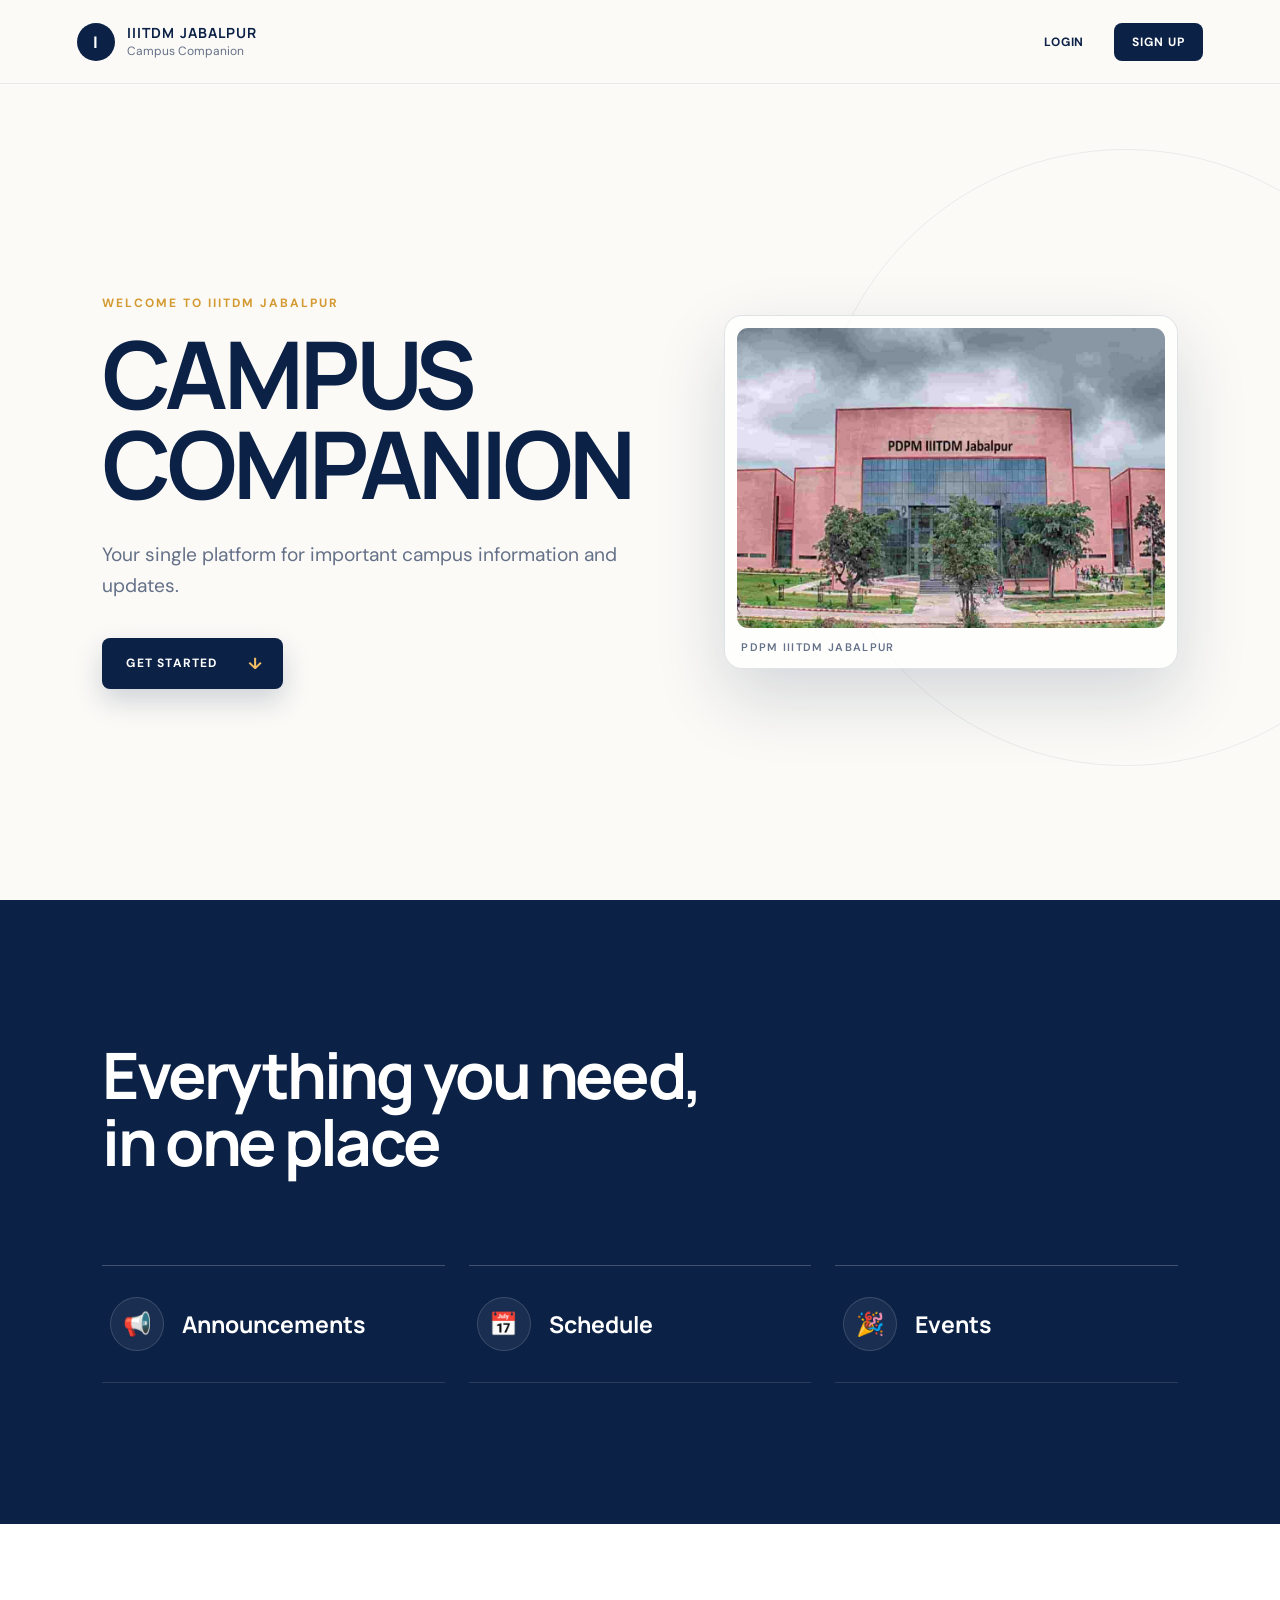
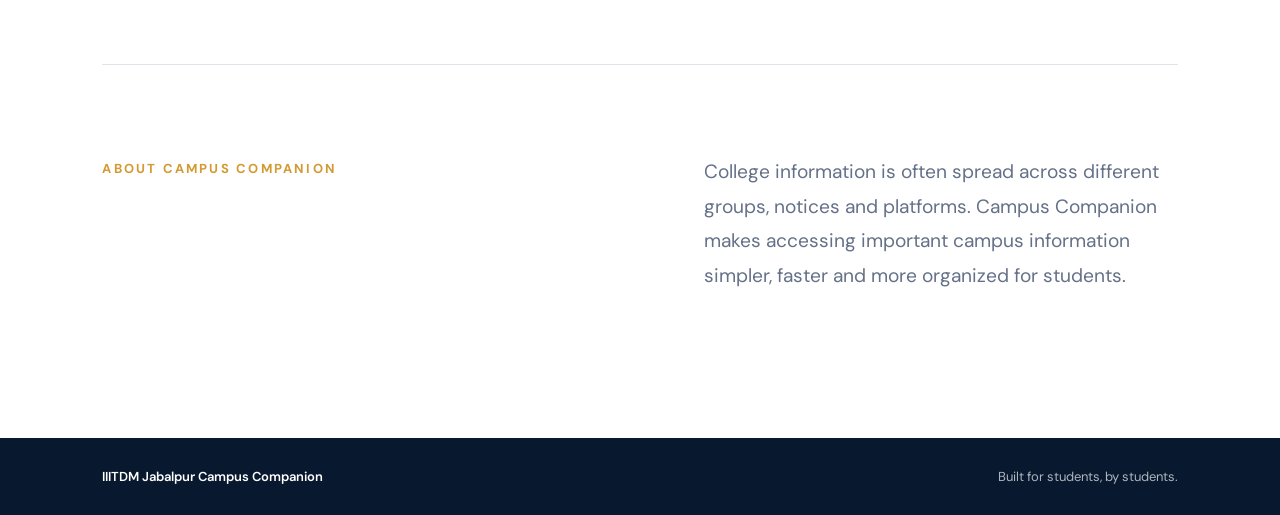
==== index.html @ 94973002 "Till login Page" ====
<!doctype html>
<html lang="en">
  <head>
    <meta charset="UTF-8" />
    <meta name="viewport" content="width=device-width, initial-scale=1.0" />
    <meta name="theme-color" content="#0b2146" />
    <meta
      name="description"
      content="IIITDM Jabalpur Campus Companion — important campus information and updates in one place."
    />
    <link rel="preconnect" href="https://fonts.googleapis.com" />
    <link rel="preconnect" href="https://fonts.gstatic.com" crossorigin />
    <link
      href="https://fonts.googleapis.com/css2?family=DM+Sans:wght@400;500;600;700&family=Manrope:wght@600;700;800&display=swap"
      rel="stylesheet"
    />
    <link rel="stylesheet" href="css/style.css" />
    <title>IIITDM Jabalpur Campus Companion</title>
  </head>
  <body>
    <!-- Navigation -->
    <header class="navbar">
      <a class="brand" href="#top" aria-label="Campus Companion home">
        <span class="brand-mark" aria-hidden="true">I</span>
        <span class="brand-copy">
          <strong>IIITDM JABALPUR</strong>
          <span>Campus Companion</span>
        </span>
      </a>

      <nav class="nav-actions" aria-label="Account actions">
        <a class="nav-login" href="login.html">Login</a>
        <a class="nav-signup" href="signup.html">Sign up</a>
      </nav>
    </header>

    <main>
      <!-- Hero -->
      <section class="hero" id="top">
        <div class="hero-content fade-in">
          <h1 class="eyebrow">Welcome to IIITDM Jabalpur</h1>
          <h2 class="hero-title">Campus Companion</h2>
          <p class="hero-description">
            Your single platform for important campus information and updates.
          </p>
          <button class="primary-button" id="getStartedButton" type="button">
            Get started <span aria-hidden="true">↓</span>
          </button>
        </div>

        <figure class="campus-photo-wrap fade-in">
          <img
            class="campus-photo"
            src="assets/iiitdm-campus.png"
            alt="PDPM IIITDM Jabalpur campus building"
          />
          <figcaption>PDPM IIITDM Jabalpur</figcaption>
        </figure>
      </section>

      <!-- Features: exactly three campus essentials -->
      <section class="features section-shell" id="features">
        <div class="section-heading">
          <h2>Everything you need,<br />in one place</h2>
        </div>

        <div class="feature-list">
          <div class="feature-item">
            <span class="feature-icon" aria-hidden="true">📢</span>
            <h3>Announcements</h3>
          </div>
          <div class="feature-item">
            <span class="feature-icon" aria-hidden="true">📅</span>
            <h3>Schedule</h3>
          </div>
          <div class="feature-item">
            <span class="feature-icon" aria-hidden="true">🎉</span>
            <h3>Events</h3>
          </div>
        </div>
      </section>

      <!-- About -->
      <section class="about section-shell" id="about">
        <div class="about-rule" aria-hidden="true"></div>
        <div class="about-content">
          <h2 class="section-label">About Campus Companion</h2>
        </div>
        <p class="about-copy">
          College information is often spread across different groups, notices and platforms.
          Campus Companion makes accessing important campus information simpler, faster and
          more organized for students.
        </p>
      </section>
    </main>

    <!-- Footer -->
    <footer class="footer">
      <p>IIITDM Jabalpur Campus Companion</p>
      <span>Built for students, by students.</span>
    </footer>

    <script src="js/main.js" defer></script>
  </body>
</html>
---- css/style.css ----
:root {
  font-family: 'DM Sans', Arial, sans-serif;
  color: #0b2146;
  background: #fbfaf7;
  font-synthesis: none;
  text-rendering: optimizeLegibility;
  --navy: #0b2146;
  --navy-soft: #173763;
  --cream: #fbfaf7;
  --white: #ffffff;
  --accent: #d49a32;
  --muted: #657188;
  --line: #dfe4eb;
}

* {
  box-sizing: border-box;
}

html {
  scroll-behavior: smooth;
  scroll-padding-top: 88px;
}

body {
  margin: 0;
  min-width: 320px;
  min-height: 100vh;
  overflow-x: hidden;
  background: var(--cream);
}

button,
a {
  font: inherit;
}

button {
  cursor: pointer;
}

.navbar {
  position: sticky;
  top: 0;
  z-index: 20;
  display: flex;
  align-items: center;
  justify-content: space-between;
  min-height: 84px;
  padding: 14px clamp(24px, 6vw, 92px);
  background: rgba(251, 250, 247, 0.93);
  border-bottom: 1px solid rgba(11, 33, 70, 0.08);
  backdrop-filter: blur(14px);
}

.brand {
  display: inline-flex;
  align-items: center;
  gap: 12px;
  color: var(--navy);
  text-decoration: none;
}

.brand-mark {
  display: grid;
  width: 38px;
  height: 38px;
  place-items: center;
  border-radius: 50%;
  color: var(--white);
  background: var(--navy);
  font-family: 'Manrope', sans-serif;
  font-size: 16px;
  font-weight: 800;
}

.brand-copy {
  display: flex;
  flex-direction: column;
  line-height: 1.15;
}

.brand-copy strong {
  font-family: 'Manrope', sans-serif;
  font-size: 14px;
  letter-spacing: 0.08em;
}

.brand-copy span {
  margin-top: 4px;
  color: var(--muted);
  font-size: 12px;
}

.nav-actions {
  display: flex;
  align-items: center;
  gap: 12px;
}

.nav-actions a {
  display: inline-block;
  border-radius: 8px;
  padding: 10px 17px;
  border: 1px solid transparent;
  text-decoration: none;
  text-transform: uppercase;
  letter-spacing: 0.08em;
  font-size: 12px;
  font-weight: 700;
  transition: background-color 180ms ease, color 180ms ease, transform 180ms ease;
}

.nav-login {
  color: var(--navy);
  background: transparent;
}

.nav-login:hover {
  background: #eef1f5;
}

.nav-signup {
  color: var(--white);
  background: var(--navy);
}

.nav-signup:hover,
.primary-button:hover {
  transform: translateY(-2px);
  background: var(--navy-soft);
}

.hero {
  position: relative;
  display: grid;
  grid-template-columns: minmax(0, 1.08fr) minmax(360px, 0.92fr);
  align-items: center;
  gap: clamp(48px, 7vw, 110px);
  min-height: calc(100vh - 84px);
  padding: clamp(72px, 10vw, 140px) clamp(24px, 8vw, 124px);
  overflow: hidden;
}

.hero::before {
  position: absolute;
  top: 8%;
  right: -12%;
  width: 48vw;
  height: 48vw;
  border: 1px solid rgba(11, 33, 70, 0.07);
  border-radius: 50%;
  content: '';
}

.hero-content {
  position: relative;
  z-index: 2;
  max-width: 730px;
}

.eyebrow,
.section-label {
  margin: 0 0 18px;
  color: var(--accent);
  font-size: 12px;
  font-weight: 700;
  letter-spacing: 0.17em;
  text-transform: uppercase;
}

.hero-title,
.section-heading h2,
.about h2 {
  margin: 0;
  font-family: 'Manrope', sans-serif;
  letter-spacing: -0.045em;
}

.hero-title {
  max-width: 690px;
  color: var(--navy);
  font-size: clamp(56px, 7.3vw, 112px);
  line-height: 0.96;
  text-transform: uppercase;
}

.hero-description {
  max-width: 540px;
  margin: 30px 0 36px;
  color: var(--muted);
  font-size: clamp(17px, 1.5vw, 21px);
  line-height: 1.65;
}

.primary-button {
  display: inline-flex;
  align-items: center;
  gap: 30px;
  padding: 15px 20px 15px 24px;
  color: var(--white);
  background: var(--navy);
  border: 0;
  border-radius: 8px;
  text-transform: uppercase;
  letter-spacing: 0.1em;
  font-size: 12px;
  font-weight: 700;
  box-shadow: 0 12px 28px rgba(11, 33, 70, 0.18);
  transition: transform 180ms ease, background-color 180ms ease, box-shadow 180ms ease;
}

.primary-button span {
  color: #f2c166;
  font-size: 16px;
}

.campus-photo-wrap {
  position: relative;
  z-index: 1;
  width: min(100%, 540px);
  margin-inline: auto;
  padding: 12px;
  border: 1px solid rgba(11, 33, 70, 0.12);
  border-radius: 18px;
  background: rgba(255, 255, 255, 0.72);
  box-shadow: 0 28px 70px rgba(11, 33, 70, 0.16);
}

.campus-photo {
  display: block;
  width: 100%;
  aspect-ratio: 10 / 7;
  object-fit: cover;
  border-radius: 11px;
}

.campus-photo-wrap figcaption {
  padding: 12px 4px 2px;
  color: var(--muted);
  font-size: 11px;
  font-weight: 600;
  letter-spacing: 0.12em;
  text-transform: uppercase;
}

.section-shell {
  padding: clamp(92px, 11vw, 160px) clamp(24px, 8vw, 124px);
}

.features {
  color: var(--white);
  background: var(--navy);
}

.section-heading {
  display: flex;
  align-items: end;
  justify-content: space-between;
}

.section-heading h2,
.about h2 {
  font-size: clamp(42px, 5vw, 70px);
  line-height: 1.05;
}

.section-heading {
  display: block;
}

.feature-list {
  display: grid;
  grid-template-columns: repeat(3, 1fr);
  gap: 24px;
  margin-top: clamp(58px, 7vw, 92px);
}

.feature-item {
  display: flex;
  align-items: center;
  gap: 18px;
  min-height: 118px;
  padding: 24px 8px;
  border-top: 1px solid rgba(255, 255, 255, 0.22);
  border-bottom: 1px solid rgba(255, 255, 255, 0.12);
  transition: border-color 180ms ease, transform 180ms ease;
}

.feature-item:hover {
  transform: translateY(-4px);
  border-top-color: var(--accent);
}

.feature-icon {
  display: grid;
  width: 54px;
  height: 54px;
  flex: 0 0 54px;
  place-items: center;
  border: 1px solid rgba(255, 255, 255, 0.15);
  border-radius: 50%;
  background: rgba(255, 255, 255, 0.06);
  font-size: 23px;
}

.feature-item h3 {
  margin: 0;
  font-family: 'Manrope', sans-serif;
  font-size: clamp(18px, 1.8vw, 25px);
}

.about {
  display: grid;
  grid-template-columns: 1fr 1fr;
  column-gap: clamp(56px, 10vw, 150px);
  background: var(--white);
}

.about-rule {
  grid-column: 1 / -1;
  width: 100%;
  height: 1px;
  margin-bottom: clamp(56px, 7vw, 90px);
  background: var(--line);
}

.about .section-label {
  max-width: 280px;
  margin: 4px 0 0;
  font-family: 'DM Sans', Arial, sans-serif;
  font-size: 13px;
  line-height: 1.5;
  letter-spacing: 0.17em;
}

.about-copy {
  align-self: end;
  max-width: 600px;
  margin: 0 0 4px;
  color: var(--muted);
  font-size: clamp(17px, 1.5vw, 20px);
  line-height: 1.8;
}

.footer {
  display: flex;
  align-items: center;
  justify-content: space-between;
  gap: 20px;
  padding: 30px clamp(24px, 8vw, 124px);
  color: rgba(255, 255, 255, 0.68);
  background: #07182f;
  font-size: 13px;
}

.footer p {
  margin: 0;
  color: var(--white);
  font-weight: 600;
}

.fade-in {
  animation: fadeUp 600ms ease-out both;
}

@keyframes fadeUp {
  from { opacity: 0; transform: translateY(14px); }
  to { opacity: 1; transform: translateY(0); }
}

@media (max-width: 900px) {
  .hero {
    grid-template-columns: 1fr;
    min-height: auto;
    padding-top: 90px;
  }

  .campus-photo-wrap {
    width: min(82vw, 520px);
  }

  .about {
    grid-template-columns: 1fr;
    row-gap: 38px;
  }

  .about-copy {
    max-width: 680px;
  }
}

@media (max-width: 640px) {
  .navbar {
    min-height: 72px;
    padding: 12px 18px;
  }

  .brand {
    gap: 8px;
  }

  .brand-mark {
    width: 32px;
    height: 32px;
    font-size: 14px;
  }

  .brand-copy strong {
    font-size: 11px;
  }

  .brand-copy span {
    font-size: 10px;
  }

  .nav-actions {
    gap: 4px;
  }

  .nav-actions a {
    padding: 9px 10px;
    font-size: 10px;
  }

  .hero {
    gap: 58px;
    padding: 72px 22px 86px;
  }

  .hero-title {
    font-size: clamp(48px, 16vw, 70px);
  }

  .hero-description {
    margin-top: 24px;
  }

  .campus-photo-wrap {
    width: 100%;
  }

  .section-shell {
    padding: 84px 22px;
  }

  .feature-list {
    grid-template-columns: 1fr;
    gap: 0;
    margin-top: 52px;
  }

  .feature-item {
    min-height: 104px;
  }

  .about-rule {
    margin-bottom: 48px;
  }

  .footer {
    flex-direction: column;
    align-items: flex-start;
    padding: 28px 22px;
  }

}

@media (prefers-reduced-motion: reduce) {
  html { scroll-behavior: auto; }
  *, *::before, *::after {
    animation-duration: 0.01ms !important;
    animation-iteration-count: 1 !important;
    transition-duration: 0.01ms !important;
  }
}
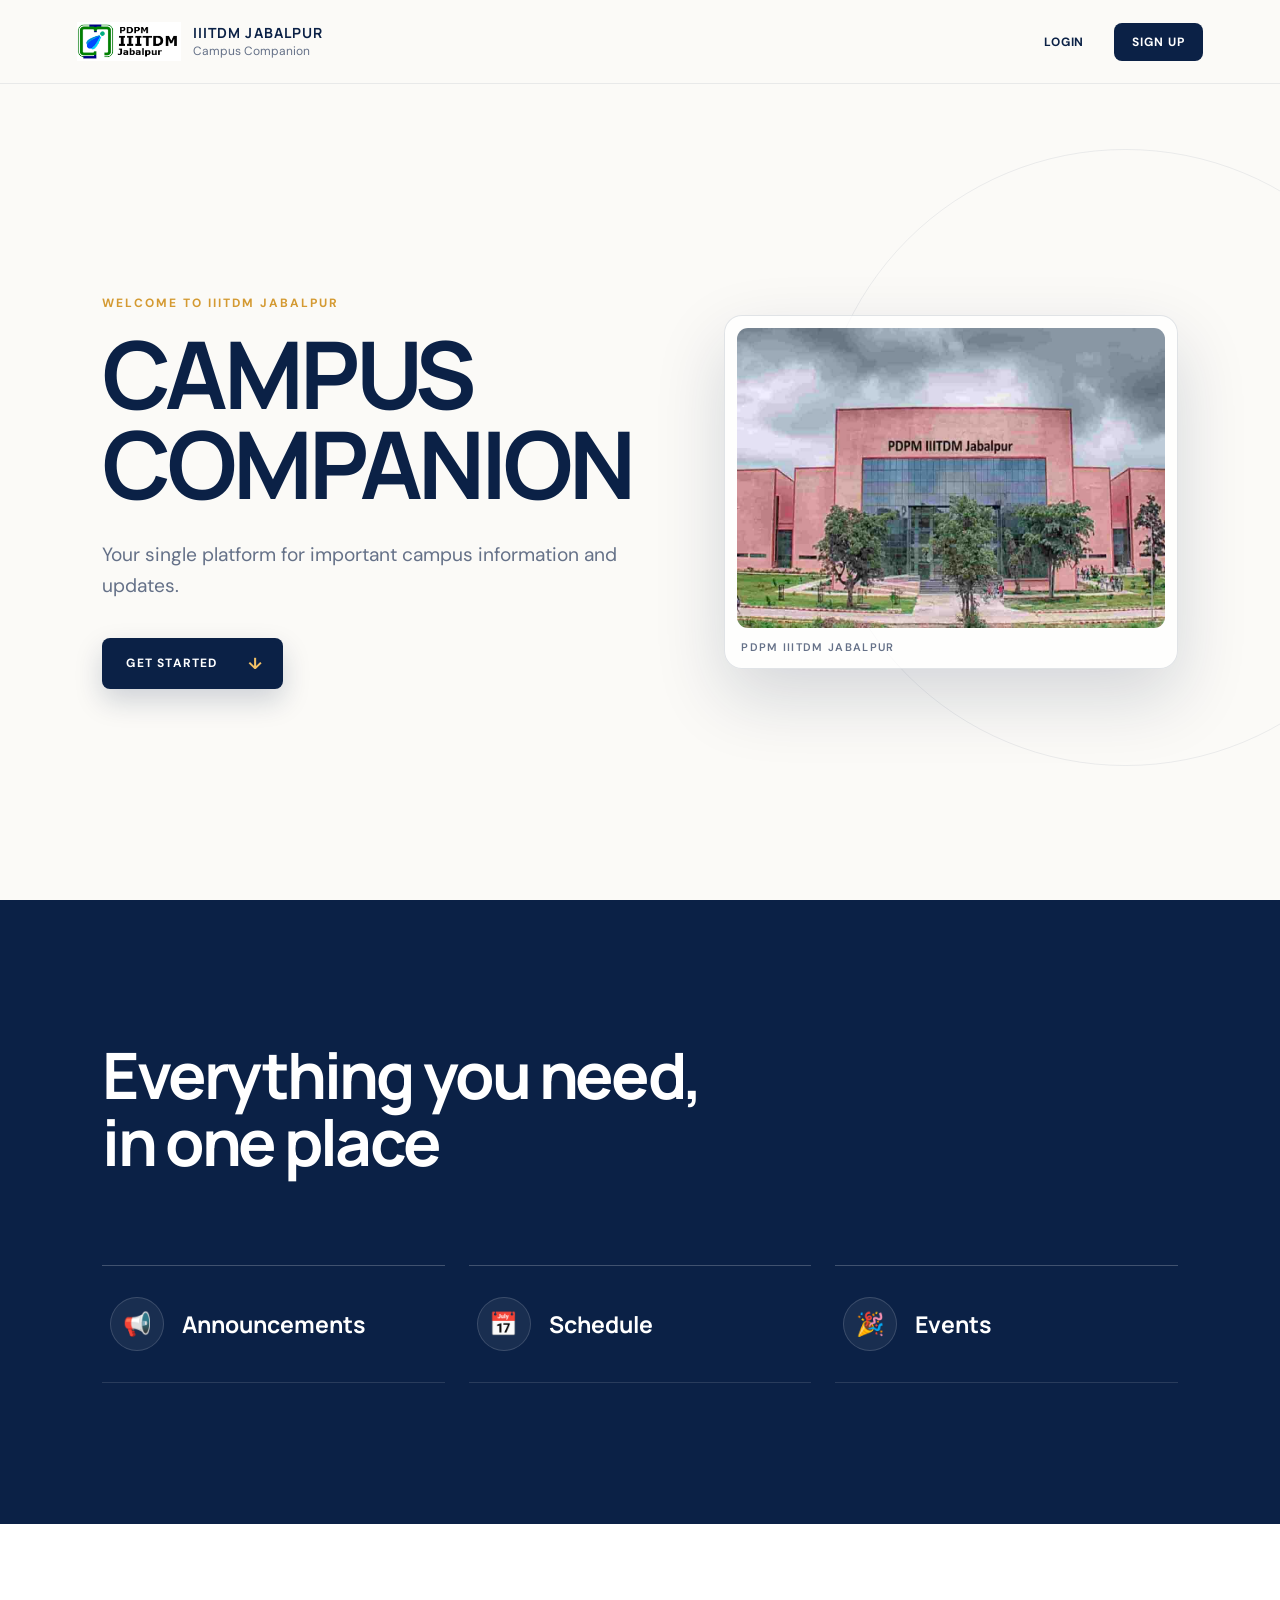
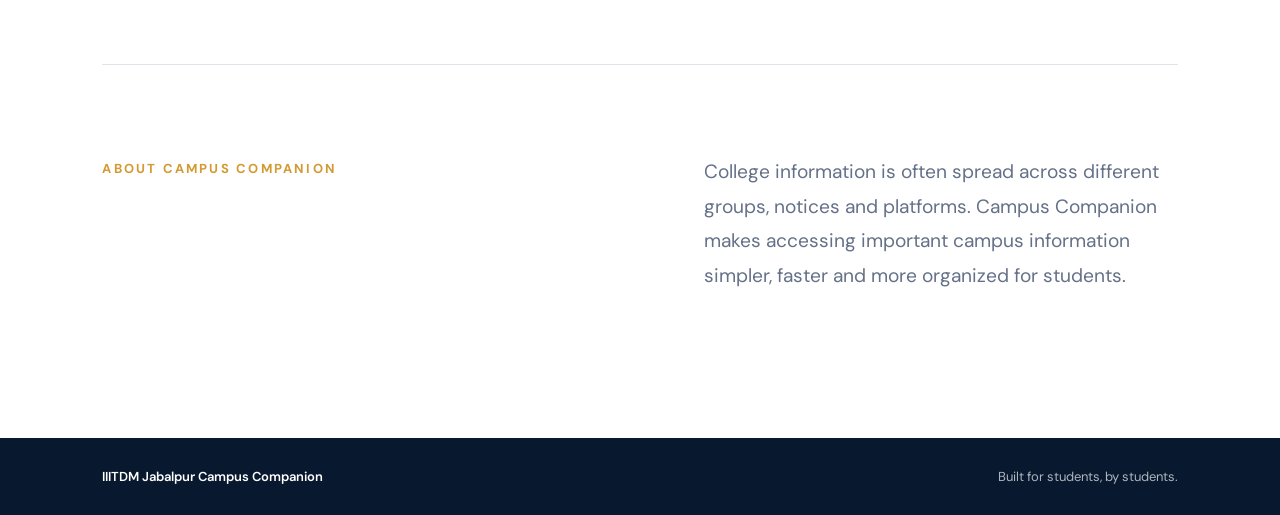
==== commit 3fa7dbc6: "Final UI/UX" ====
--- a/index.html
+++ b/index.html
@@ -21,7 +21,7 @@
     <!-- Navigation -->
     <header class="navbar">
       <a class="brand" href="#top" aria-label="Campus Companion home">
-        <span class="brand-mark" aria-hidden="true">I</span>
+        <img src="assets/iiitdm-logo.png" alt="PDPM IIITDM Jabalpur Logo" class="brand-logo-img" />
         <span class="brand-copy">
           <strong>IIITDM JABALPUR</strong>
           <span>Campus Companion</span>
--- a/css/style.css
+++ b/css/style.css
@@ -61,6 +61,12 @@
   text-decoration: none;
 }
 
+.brand-logo-img {
+  height: 40px;
+  width: auto;
+  object-fit: contain;
+}
+
 .brand-mark {
   display: grid;
   width: 38px;
